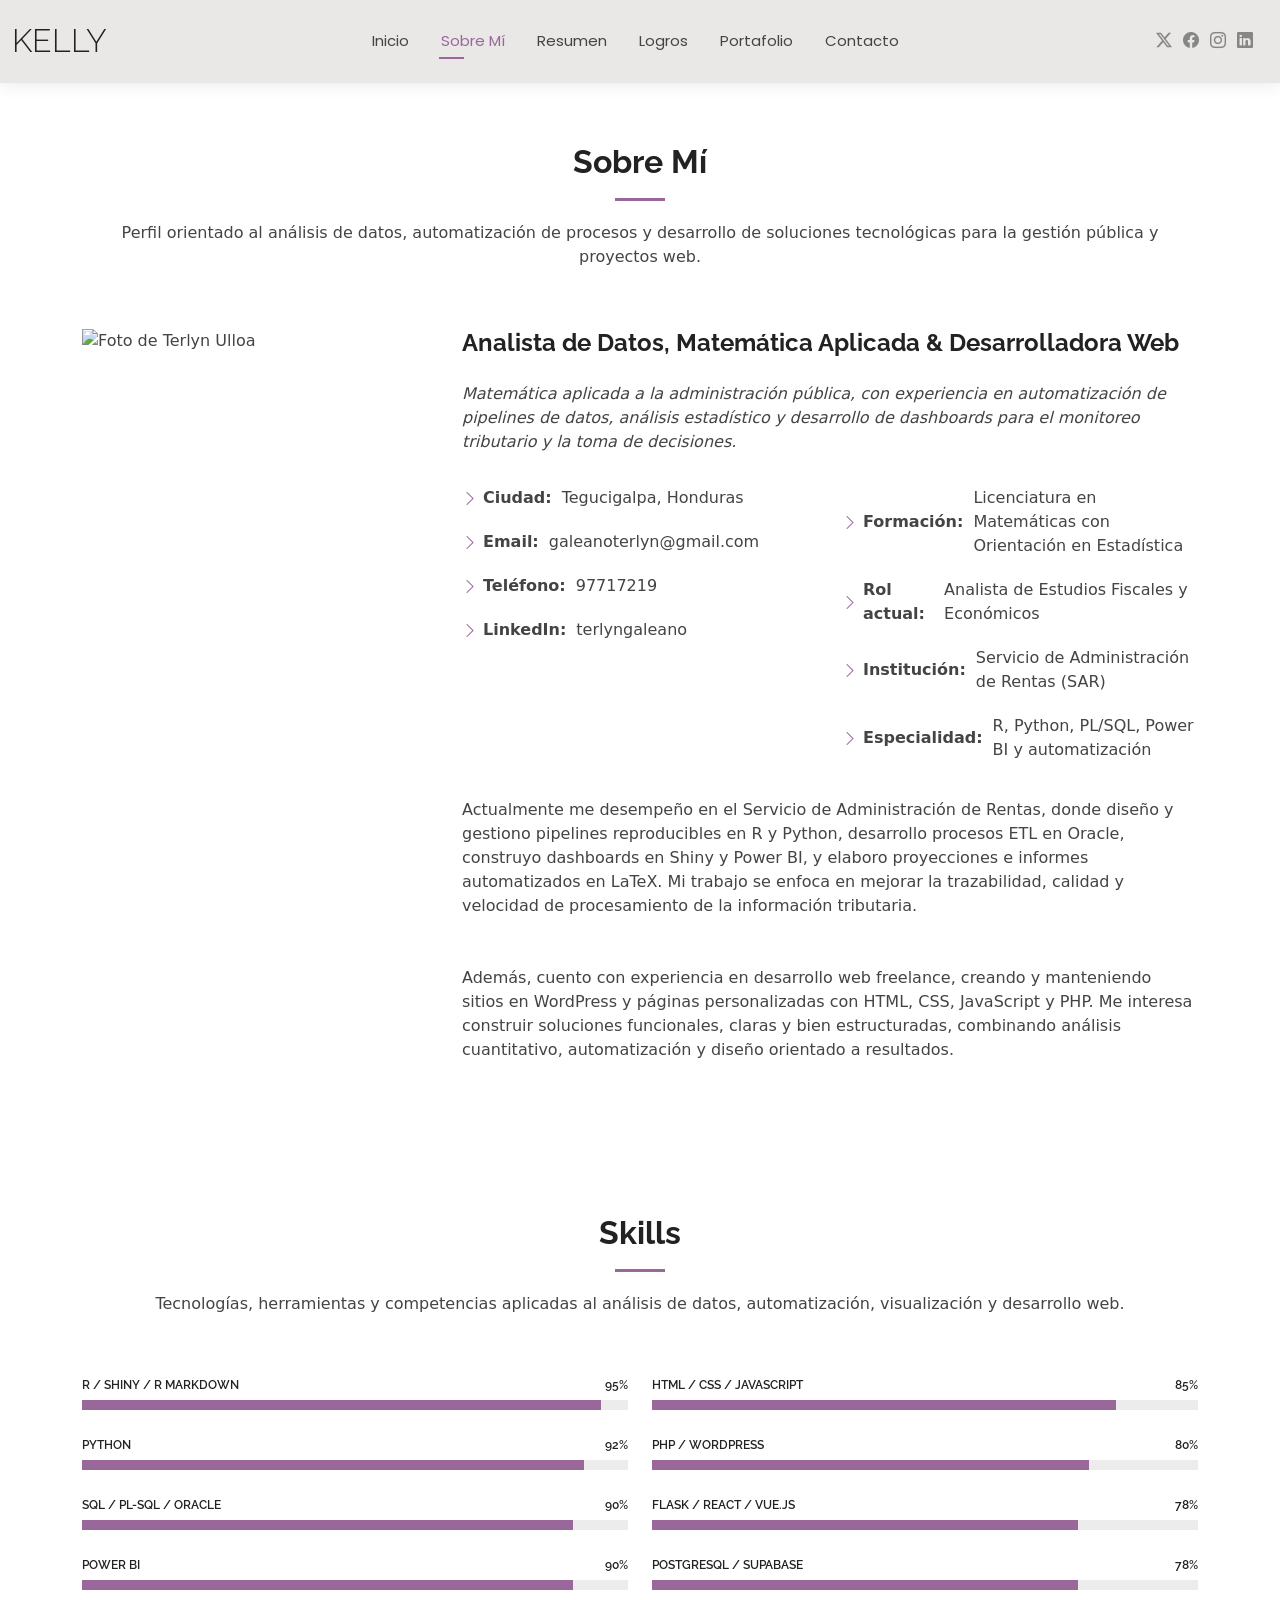
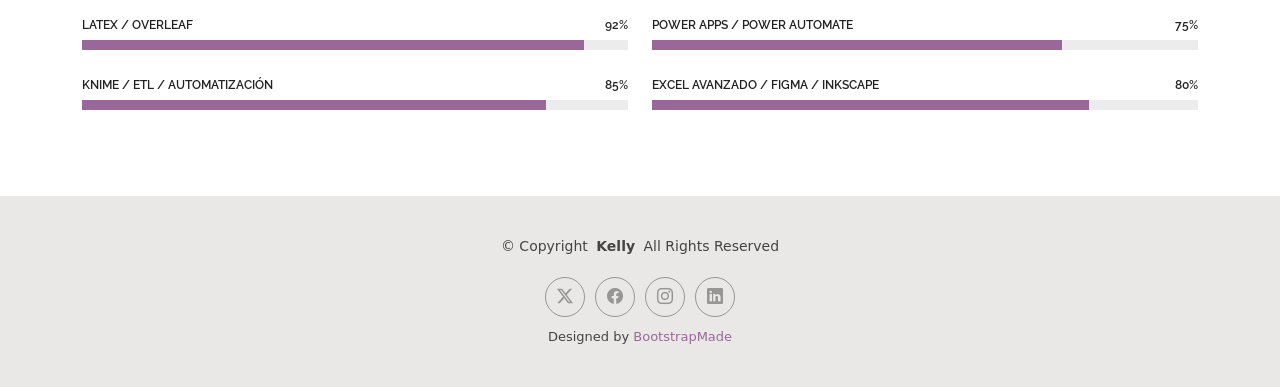
==== about.html @ 2befa557 "first commit" ====
<!DOCTYPE html>
<html lang="en">

<head>
  <meta charset="utf-8">
  <meta content="width=device-width, initial-scale=1.0" name="viewport">
  <title>Sobre Mí - Terlyn Ulloa</title>
  <meta name="description" content="">
  <meta name="keywords" content="">

  <!-- Favicons -->
  <link href="assets/img/favicon.png" rel="icon">
  <link href="assets/img/apple-touch-icon.png" rel="apple-touch-icon">

  <!-- Fonts -->
  <link href="https://fonts.googleapis.com" rel="preconnect">
  <link href="https://fonts.gstatic.com" rel="preconnect" crossorigin>
  <link href="https://fonts.googleapis.com/css2?family=Roboto:ital,wght@0,100;0,300;0,400;0,500;0,700;0,900;1,100;1,300;1,400;1,500;1,700;1,900&family=Poppins:ital,wght@0,100;0,200;0,300;0,400;0,500;0,600;0,700;0,800;0,900;1,100;1,200;1,300;1,400;1,500;1,600;1,700;1,800;1,900&family=Raleway:ital,wght@0,100;0,200;0,300;0,400;0,500;0,600;0,700;0,800;0,900;1,100;1,200;1,300;1,400;1,500;1,600;1,700;1,800;1,900&display=swap" rel="stylesheet">

  <!-- Vendor CSS Files -->
  <link href="assets/vendor/bootstrap/css/bootstrap.min.css" rel="stylesheet">
  <link href="assets/vendor/bootstrap-icons/bootstrap-icons.css" rel="stylesheet">
  <link href="assets/vendor/aos/aos.css" rel="stylesheet">
  <link href="assets/vendor/swiper/swiper-bundle.min.css" rel="stylesheet">
  <link href="assets/vendor/glightbox/css/glightbox.min.css" rel="stylesheet">

  <!-- Main CSS File -->
  <link href="assets/css/main.css" rel="stylesheet">

  <!-- =======================================================
  * Template Name: Kelly
  * Template URL: https://bootstrapmade.com/kelly-free-bootstrap-cv-resume-html-template/
  * Updated: Aug 07 2024 with Bootstrap v5.3.3
  * Author: BootstrapMade.com
  * License: https://bootstrapmade.com/license/
  ======================================================== -->
</head>

<body class="about-page">

  <header id="header" class="header d-flex align-items-center light-background sticky-top">
    <div class="container-fluid position-relative d-flex align-items-center justify-content-between">

      <a href="index.html" class="logo d-flex align-items-center me-auto me-xl-0">
        <!-- Uncomment the line below if you also wish to use an image logo -->
        <!-- <img src="assets/img/logo.png" alt=""> -->
        <h1 class="sitename">Kelly</h1>
      </a>

      <nav id="navmenu" class="navmenu">
        <ul>
          <li><a href="index.html">Inicio</a></li>
          <li><a href="about.html" class="active">Sobre Mí</a></li>
          <li><a href="resume.html">Resumen</a></li>
          <li><a href="services.html">Logros</a></li>
          <li><a href="portfolio.html">Portafolio</a></li>
          <li><a href="contact.html">Contacto</a></li>
        </ul>
        <i class="mobile-nav-toggle d-xl-none bi bi-list"></i>
      </nav>

      <div class="header-social-links">
        <a href="#" class="twitter"><i class="bi bi-twitter-x"></i></a>
        <a href="#" class="facebook"><i class="bi bi-facebook"></i></a>
        <a href="#" class="instagram"><i class="bi bi-instagram"></i></a>
        <a href="#" class="linkedin"><i class="bi bi-linkedin"></i></a>
      </div>

    </div>
  </header>

  <main class="main">

    <!-- About Section -->
    <!-- About Section -->
    <section id="about" class="about section">

      <!-- Section Title -->
      <div class="container section-title" data-aos="fade-up">
        <h2>Sobre Mí</h2>
        <p>
          Perfil orientado al análisis de datos, automatización de procesos y desarrollo de soluciones tecnológicas para la gestión pública y proyectos web.
        </p>
      </div><!-- End Section Title -->

      <div class="container" data-aos="fade-up" data-aos-delay="100">

        <div class="row gy-4 justify-content-center">
          <div class="col-lg-4">
            <img src="assets/img/profile-img.jpg" class="img-fluid" alt="Foto de Terlyn Ulloa">
          </div>
          <div class="col-lg-8 content">
            <h2>Analista de Datos, Matemática Aplicada &amp; Desarrolladora Web</h2>
            <p class="fst-italic py-3">
              Matemática aplicada a la administración pública, con experiencia en automatización de pipelines de datos, análisis estadístico y desarrollo de dashboards para el monitoreo tributario y la toma de decisiones.
            </p>

            <div class="row">
              <div class="col-lg-6">
                <ul>
                  <li><i class="bi bi-chevron-right"></i> <strong>Ciudad:</strong> <span>Tegucigalpa, Honduras</span></li>
                  <li><i class="bi bi-chevron-right"></i> <strong>Email:</strong> <span>galeanoterlyn@gmail.com</span></li>
                  <li><i class="bi bi-chevron-right"></i> <strong>Teléfono:</strong> <span>97717219</span></li>
                  <li><i class="bi bi-chevron-right"></i> <strong>LinkedIn:</strong> <span>terlyngaleano</span></li>
                </ul>
              </div>
              <div class="col-lg-6">
                <ul>
                  <li><i class="bi bi-chevron-right"></i> <strong>Formación:</strong> <span>Licenciatura en Matemáticas con Orientación en Estadística</span></li>
                  <li><i class="bi bi-chevron-right"></i> <strong>Rol actual:</strong> <span>Analista de Estudios Fiscales y Económicos</span></li>
                  <li><i class="bi bi-chevron-right"></i> <strong>Institución:</strong> <span>Servicio de Administración de Rentas (SAR)</span></li>
                  <li><i class="bi bi-chevron-right"></i> <strong>Especialidad:</strong> <span>R, Python, PL/SQL, Power BI y automatización</span></li>
                </ul>
              </div>
            </div>

            <p class="py-3">
              Actualmente me desempeño en el Servicio de Administración de Rentas, donde diseño y gestiono pipelines reproducibles en R y Python, desarrollo procesos ETL en Oracle, construyo dashboards en Shiny y Power BI, y elaboro proyecciones e informes automatizados en LaTeX. Mi trabajo se enfoca en mejorar la trazabilidad, calidad y velocidad de procesamiento de la información tributaria.
            </p>

            <p class="py-3">
              Además, cuento con experiencia en desarrollo web freelance, creando y manteniendo sitios en WordPress y páginas personalizadas con HTML, CSS, JavaScript y PHP. Me interesa construir soluciones funcionales, claras y bien estructuradas, combinando análisis cuantitativo, automatización y diseño orientado a resultados.
            </p>
          </div>
        </div>

      </div>

    </section><!-- /About Section -->

    <!-- Skills Section -->
    <section id="skills" class="skills section">

      <!-- Section Title -->
      <div class="container section-title" data-aos="fade-up">
        <h2>Skills</h2>
        <p>
          Tecnologías, herramientas y competencias aplicadas al análisis de datos, automatización, visualización y desarrollo web.
        </p>
      </div><!-- End Section Title -->

      <div class="container" data-aos="fade-up" data-aos-delay="100">

        <div class="row skills-content skills-animation">

          <div class="col-lg-6">

            <div class="progress">
              <span class="skill"><span>R / Shiny / R Markdown</span> <i class="val">95%</i></span>
              <div class="progress-bar-wrap">
                <div class="progress-bar" role="progressbar" aria-valuenow="95" aria-valuemin="0" aria-valuemax="100"></div>
              </div>
            </div><!-- End Skills Item -->

            <div class="progress">
              <span class="skill"><span>Python</span> <i class="val">92%</i></span>
              <div class="progress-bar-wrap">
                <div class="progress-bar" role="progressbar" aria-valuenow="92" aria-valuemin="0" aria-valuemax="100"></div>
              </div>
            </div><!-- End Skills Item -->

            <div class="progress">
              <span class="skill"><span>SQL / PL-SQL / Oracle</span> <i class="val">90%</i></span>
              <div class="progress-bar-wrap">
                <div class="progress-bar" role="progressbar" aria-valuenow="90" aria-valuemin="0" aria-valuemax="100"></div>
              </div>
            </div><!-- End Skills Item -->

            <div class="progress">
              <span class="skill"><span>Power BI</span> <i class="val">90%</i></span>
              <div class="progress-bar-wrap">
                <div class="progress-bar" role="progressbar" aria-valuenow="90" aria-valuemin="0" aria-valuemax="100"></div>
              </div>
            </div><!-- End Skills Item -->

            <div class="progress">
              <span class="skill"><span>LaTeX / Overleaf</span> <i class="val">92%</i></span>
              <div class="progress-bar-wrap">
                <div class="progress-bar" role="progressbar" aria-valuenow="92" aria-valuemin="0" aria-valuemax="100"></div>
              </div>
            </div><!-- End Skills Item -->

            <div class="progress">
              <span class="skill"><span>KNIME / ETL / Automatización</span> <i class="val">85%</i></span>
              <div class="progress-bar-wrap">
                <div class="progress-bar" role="progressbar" aria-valuenow="85" aria-valuemin="0" aria-valuemax="100"></div>
              </div>
            </div><!-- End Skills Item -->

          </div>

          <div class="col-lg-6">

            <div class="progress">
              <span class="skill"><span>HTML / CSS / JavaScript</span> <i class="val">85%</i></span>
              <div class="progress-bar-wrap">
                <div class="progress-bar" role="progressbar" aria-valuenow="85" aria-valuemin="0" aria-valuemax="100"></div>
              </div>
            </div><!-- End Skills Item -->

            <div class="progress">
              <span class="skill"><span>PHP / WordPress</span> <i class="val">80%</i></span>
              <div class="progress-bar-wrap">
                <div class="progress-bar" role="progressbar" aria-valuenow="80" aria-valuemin="0" aria-valuemax="100"></div>
              </div>
            </div><!-- End Skills Item -->

            <div class="progress">
              <span class="skill"><span>Flask / React / Vue.js</span> <i class="val">78%</i></span>
              <div class="progress-bar-wrap">
                <div class="progress-bar" role="progressbar" aria-valuenow="78" aria-valuemin="0" aria-valuemax="100"></div>
              </div>
            </div><!-- End Skills Item -->

            <div class="progress">
              <span class="skill"><span>PostgreSQL / Supabase</span> <i class="val">78%</i></span>
              <div class="progress-bar-wrap">
                <div class="progress-bar" role="progressbar" aria-valuenow="78" aria-valuemin="0" aria-valuemax="100"></div>
              </div>
            </div><!-- End Skills Item -->

            <div class="progress">
              <span class="skill"><span>Power Apps / Power Automate</span> <i class="val">75%</i></span>
              <div class="progress-bar-wrap">
                <div class="progress-bar" role="progressbar" aria-valuenow="75" aria-valuemin="0" aria-valuemax="100"></div>
              </div>
            </div><!-- End Skills Item -->

            <div class="progress">
              <span class="skill"><span>Excel Avanzado / Figma / Inkscape</span> <i class="val">80%</i></span>
              <div class="progress-bar-wrap">
                <div class="progress-bar" role="progressbar" aria-valuenow="80" aria-valuemin="0" aria-valuemax="100"></div>
              </div>
            </div><!-- End Skills Item -->

          </div>

        </div>

      </div>

    </section><!-- /Skills Section -->

  </main>

  <footer id="footer" class="footer light-background">

    <div class="container">
      <div class="copyright text-center ">
        <p>© <span>Copyright</span> <strong class="px-1 sitename">Kelly</strong> <span>All Rights Reserved<br></span></p>
      </div>
      <div class="social-links d-flex justify-content-center">
        <a href=""><i class="bi bi-twitter-x"></i></a>
        <a href=""><i class="bi bi-facebook"></i></a>
        <a href=""><i class="bi bi-instagram"></i></a>
        <a href=""><i class="bi bi-linkedin"></i></a>
      </div>
      <div class="credits">
        <!-- All the links in the footer should remain intact. -->
        <!-- You can delete the links only if you've purchased the pro version. -->
        <!-- Licensing information: https://bootstrapmade.com/license/ -->
        <!-- Purchase the pro version with working PHP/AJAX contact form: [buy-url] -->
        Designed by <a href="https://bootstrapmade.com/">BootstrapMade</a>
      </div>
    </div>

  </footer>

  <!-- Scroll Top -->
  <a href="#" id="scroll-top" class="scroll-top d-flex align-items-center justify-content-center"><i class="bi bi-arrow-up-short"></i></a>

  <!-- Preloader -->
  <div id="preloader"></div>

  <!-- Vendor JS Files -->
  <script src="assets/vendor/bootstrap/js/bootstrap.bundle.min.js"></script>
  <script src="assets/vendor/php-email-form/validate.js"></script>
  <script src="assets/vendor/aos/aos.js"></script>
  <script src="assets/vendor/waypoints/noframework.waypoints.js"></script>
  <script src="assets/vendor/purecounter/purecounter_vanilla.js"></script>
  <script src="assets/vendor/swiper/swiper-bundle.min.js"></script>
  <script src="assets/vendor/glightbox/js/glightbox.min.js"></script>
  <script src="assets/vendor/imagesloaded/imagesloaded.pkgd.min.js"></script>
  <script src="assets/vendor/isotope-layout/isotope.pkgd.min.js"></script>

  <!-- Main JS File -->
  <script src="assets/js/main.js"></script>

</body>

</html>
---- assets/css/main.css ----
/**
* Template Name: Kelly
* Template URL: https://bootstrapmade.com/kelly-free-bootstrap-cv-resume-html-template/
* Updated: Aug 07 2024 with Bootstrap v5.3.3
* Author: BootstrapMade.com
* License: https://bootstrapmade.com/license/
*/

/*--------------------------------------------------------------
# Font & Color Variables
# Help: https://bootstrapmade.com/color-system/
--------------------------------------------------------------*/
/* Fonts */
:root {
  --default-font: "Fox & Cat",  system-ui, -apple-system, "Segoe UI", Roboto, "Helvetica Neue", Arial, "Noto Sans", "Liberation Sans", sans-serif, "Apple Color Emoji", "Segoe UI Emoji", "Segoe UI Symbol", "Noto Color Emoji";
  --heading-font: "Raleway",  sans-serif;
  --nav-font: "Poppins",  sans-serif;
}

/* Global Colors - The following color variables are used throughout the website. Updating them here will change the color scheme of the entire website */
:root { 
  --background-color: #ffffff; /* Background color for the entire website, including individual sections */
  --default-color: #444444; /* Default color used for the majority of the text content across the entire website */
  --heading-color: #222222; /* Color for headings, subheadings and title throughout the website */
  --accent-color: #9A679A; /* Accent color that represents your brand on the website. It's used for buttons, links, and other elements that need to stand out */
  --surface-color: #ffffff; /* The surface color is used as a background of boxed elements within sections, such as cards, icon boxes, or other elements that require a visual separation from the global background. */
  --contrast-color: #ffffff; /* Contrast color for text, ensuring readability against backgrounds of accent, heading, or default colors. */
}

/* Nav Menu Colors - The following color variables are used specifically for the navigation menu. They are separate from the global colors to allow for more customization options */
:root {
  --nav-color: #444444;  /* The default color of the main navmenu links */
  --nav-hover-color: #9A679A; /* Applied to main navmenu links when they are hovered over or active */
  --nav-mobile-background-color: #ffffff; /* Used as the background color for mobile navigation menu */
  --nav-dropdown-background-color: #ffffff; /* Used as the background color for dropdown items that appear when hovering over primary navigation items */
  --nav-dropdown-color: #444444; /* Used for navigation links of the dropdown items in the navigation menu. */
  --nav-dropdown-hover-color: #9A679A; /* Similar to --nav-hover-color, this color is applied to dropdown navigation links when they are hovered over. */
}

/* Color Presets - These classes override global colors when applied to any section or element, providing reuse of the sam color scheme. */

.light-background {
  --background-color: #e9e8e6;
  --surface-color: #ffffff;
}

.dark-background {
  --background-color: #060606;
  --default-color: #ffffff;
  --heading-color: #ffffff;
  --surface-color: #252525;
  --contrast-color: #ffffff;
}

/* Smooth scroll */
:root {
  scroll-behavior: smooth;
}

/*--------------------------------------------------------------
# General Styling & Shared Classes
--------------------------------------------------------------*/
body {
  color: var(--default-color);
  background-color: var(--background-color);
  font-family: var(--default-font);
}

a {
  color: var(--accent-color);
  text-decoration: none;
  transition: 0.3s;
}

a:hover {
  color: color-mix(in srgb, var(--accent-color), transparent 25%);
  text-decoration: none;
}

h1,
h2,
h3,
h4,
h5,
h6 {
  color: var(--heading-color);
  font-family: var(--heading-font);
}

/* PHP Email Form Messages
------------------------------*/
.php-email-form .error-message {
  display: none;
  background: #df1529;
  color: #ffffff;
  text-align: left;
  padding: 15px;
  margin-bottom: 24px;
  font-weight: 600;
}

.php-email-form .sent-message {
  display: none;
  color: #ffffff;
  background: #059652;
  text-align: center;
  padding: 15px;
  margin-bottom: 24px;
  font-weight: 600;
}

.php-email-form .loading {
  display: none;
  background: var(--surface-color);
  text-align: center;
  padding: 15px;
  margin-bottom: 24px;
}

.php-email-form .loading:before {
  content: "";
  display: inline-block;
  border-radius: 50%;
  width: 24px;
  height: 24px;
  margin: 0 10px -6px 0;
  border: 3px solid var(--accent-color);
  border-top-color: var(--surface-color);
  animation: php-email-form-loading 1s linear infinite;
}

@keyframes php-email-form-loading {
  0% {
    transform: rotate(0deg);
  }

  100% {
    transform: rotate(360deg);
  }
}

/*--------------------------------------------------------------
# Global Header
--------------------------------------------------------------*/
.header {
  color: var(--default-color);
  background-color: var(--background-color);
  padding: 15px 0;
  transition: all 0.5s;
  z-index: 997;
  box-shadow: 0px 0 18px rgba(0, 0, 0, 0.1);
}

.header .logo {
  line-height: 1;
}

.header .logo img {
  max-height: 36px;
  margin-right: 8px;
}

.header .logo h1 {
  font-size: 32px;
  margin: 0;
  font-weight: 300;
  text-transform: uppercase;
  color: var(--heading-color);
}

.header .header-social-links {
  padding-right: 15px;
}

.header .header-social-links a {
  color: color-mix(in srgb, var(--default-color), transparent 40%);
  padding-left: 6px;
  display: inline-block;
  transition: 0.3s;
  font-size: 16px;
}

.header .header-social-links a:hover {
  color: var(--accent-color);
}

.header .header-social-links a i {
  line-height: 0px;
}

@media (max-width: 1200px) {
  .header .logo {
    order: 1;
  }

  .header .header-social-links {
    order: 2;
  }

  .header .navmenu {
    order: 3;
  }
}

/*--------------------------------------------------------------
# Navigation Menu
--------------------------------------------------------------*/
/* Desktop Navigation */
@media (min-width: 1200px) {
  .navmenu {
    padding: 0;
  }

  .navmenu ul {
    margin: 0;
    padding: 0;
    display: flex;
    list-style: none;
    align-items: center;
  }

  .navmenu li {
    position: relative;
  }

  .navmenu>ul>li {
    white-space: nowrap;
    padding: 15px 14px;
  }

  .navmenu>ul>li:last-child {
    padding-right: 0;
  }

  .navmenu a,
  .navmenu a:focus {
    color: var(--nav-color);
    font-size: 15px;
    padding: 0 2px;
    font-family: var(--nav-font);
    font-weight: 400;
    display: flex;
    align-items: center;
    justify-content: space-between;
    white-space: nowrap;
    transition: 0.3s;
    position: relative;
  }

  .navmenu a i,
  .navmenu a:focus i {
    font-size: 12px;
    line-height: 0;
    margin-left: 5px;
    transition: 0.3s;
  }

  .navmenu>ul>li>a:before {
    content: "";
    position: absolute;
    height: 2px;
    bottom: -6px;
    left: 0;
    background-color: var(--nav-hover-color);
    visibility: hidden;
    width: 0px;
    transition: all 0.3s ease-in-out 0s;
  }

  .navmenu a:hover:before,
  .navmenu li:hover>a:before,
  .navmenu .active:before {
    visibility: visible;
    width: 25px;
  }

  .navmenu li:hover>a,
  .navmenu .active,
  .navmenu .active:focus {
    color: var(--nav-hover-color);
  }

  .navmenu .dropdown ul {
    margin: 0;
    padding: 10px 0;
    background: var(--nav-dropdown-background-color);
    display: block;
    position: absolute;
    visibility: hidden;
    left: 14px;
    top: 130%;
    opacity: 0;
    transition: 0.3s;
    border-radius: 4px;
    z-index: 99;
    box-shadow: 0px 0px 30px rgba(0, 0, 0, 0.1);
  }

  .navmenu .dropdown ul li {
    min-width: 200px;
  }

  .navmenu .dropdown ul a {
    padding: 10px 20px;
    font-size: 15px;
    text-transform: none;
    color: var(--nav-dropdown-color);
  }

  .navmenu .dropdown ul a i {
    font-size: 12px;
  }

  .navmenu .dropdown ul a:hover,
  .navmenu .dropdown ul .active:hover,
  .navmenu .dropdown ul li:hover>a {
    color: var(--nav-dropdown-hover-color);
  }

  .navmenu .dropdown:hover>ul {
    opacity: 1;
    top: 100%;
    visibility: visible;
  }

  .navmenu .dropdown .dropdown ul {
    top: 0;
    left: -90%;
    visibility: hidden;
  }

  .navmenu .dropdown .dropdown:hover>ul {
    opacity: 1;
    top: 0;
    left: -100%;
    visibility: visible;
  }
}

/* Mobile Navigation */
@media (max-width: 1199px) {
  .mobile-nav-toggle {
    color: var(--nav-color);
    font-size: 28px;
    line-height: 0;
    margin-right: 10px;
    cursor: pointer;
    transition: color 0.3s;
  }

  .navmenu {
    padding: 0;
    z-index: 9997;
  }

  .navmenu ul {
    display: none;
    list-style: none;
    position: absolute;
    inset: 60px 20px 20px 20px;
    padding: 10px 0;
    margin: 0;
    border-radius: 6px;
    background-color: var(--nav-mobile-background-color);
    border: 1px solid color-mix(in srgb, var(--default-color), transparent 90%);
    box-shadow: none;
    overflow-y: auto;
    transition: 0.3s;
    z-index: 9998;
  }

  .navmenu a,
  .navmenu a:focus {
    color: var(--nav-dropdown-color);
    padding: 10px 20px;
    font-family: var(--nav-font);
    font-size: 17px;
    font-weight: 500;
    display: flex;
    align-items: center;
    justify-content: space-between;
    white-space: nowrap;
    transition: 0.3s;
  }

  .navmenu a i,
  .navmenu a:focus i {
    font-size: 12px;
    line-height: 0;
    margin-left: 5px;
    width: 30px;
    height: 30px;
    display: flex;
    align-items: center;
    justify-content: center;
    border-radius: 50%;
    transition: 0.3s;
    background-color: color-mix(in srgb, var(--accent-color), transparent 90%);
  }

  .navmenu a i:hover,
  .navmenu a:focus i:hover {
    background-color: var(--accent-color);
    color: var(--contrast-color);
  }

  .navmenu a:hover,
  .navmenu .active,
  .navmenu .active:focus {
    color: var(--nav-dropdown-hover-color);
  }

  .navmenu .active i,
  .navmenu .active:focus i {
    background-color: var(--accent-color);
    color: var(--contrast-color);
    transform: rotate(180deg);
  }

  .navmenu .dropdown ul {
    position: static;
    display: none;
    z-index: 99;
    padding: 10px 0;
    margin: 10px 20px;
    background-color: var(--nav-dropdown-background-color);
    transition: all 0.5s ease-in-out;
  }

  .navmenu .dropdown ul ul {
    background-color: rgba(33, 37, 41, 0.1);
  }

  .navmenu .dropdown>.dropdown-active {
    display: block;
    background-color: rgba(33, 37, 41, 0.03);
  }

  .mobile-nav-active {
    overflow: hidden;
  }

  .mobile-nav-active .mobile-nav-toggle {
    color: #fff;
    position: absolute;
    font-size: 32px;
    top: 15px;
    right: 15px;
    margin-right: 0;
    z-index: 9999;
  }

  .mobile-nav-active .navmenu {
    position: fixed;
    overflow: hidden;
    inset: 0;
    background: rgba(33, 37, 41, 0.8);
    transition: 0.3s;
  }

  .mobile-nav-active .navmenu>ul {
    display: block;
  }
}

/*--------------------------------------------------------------
# Global Footer
--------------------------------------------------------------*/
.footer {
  color: var(--default-color);
  background-color: var(--background-color);
  font-size: 14px;
  padding: 40px 0;
  position: relative;
}

.footer .copyright p {
  margin-bottom: 0;
}

.footer .social-links {
  margin-top: 20px;
}

.footer .social-links a {
  display: flex;
  align-items: center;
  justify-content: center;
  width: 40px;
  height: 40px;
  border-radius: 50%;
  border: 1px solid color-mix(in srgb, var(--default-color), transparent 50%);
  font-size: 16px;
  color: color-mix(in srgb, var(--default-color), transparent 50%);
  margin: 0 5px;
  transition: 0.3s;
}

.footer .social-links a:hover {
  color: var(--accent-color);
  border-color: var(--accent-color);
}

.footer .credits {
  margin-top: 10px;
  font-size: 13px;
  text-align: center;
}

/*--------------------------------------------------------------
# Preloader
--------------------------------------------------------------*/
#preloader {
  position: fixed;
  inset: 0;
  z-index: 9999;
  overflow: hidden;
  background-color: var(--background-color);
  transition: all 0.6s ease-out;
  width: 100%;
  height: 100vh;
}

#preloader:before,
#preloader:after {
  content: "";
  position: absolute;
  border: 4px solid var(--accent-color);
  border-radius: 50%;
  animation: animate-preloader 2s cubic-bezier(0, 0.2, 0.8, 1) infinite;
}

#preloader:after {
  animation-delay: -0.5s;
}

@keyframes animate-preloader {
  0% {
    width: 10px;
    height: 10px;
    top: calc(50% - 5px);
    left: calc(50% - 5px);
    opacity: 1;
  }

  100% {
    width: 72px;
    height: 72px;
    top: calc(50% - 36px);
    left: calc(50% - 36px);
    opacity: 0;
  }
}

/*--------------------------------------------------------------
# Scroll Top Button
--------------------------------------------------------------*/
.scroll-top {
  position: fixed;
  visibility: hidden;
  opacity: 0;
  right: 15px;
  bottom: -15px;
  z-index: 99999;
  background-color: var(--accent-color);
  width: 44px;
  height: 44px;
  border-radius: 50px;
  transition: all 0.4s;
}

.scroll-top i {
  font-size: 24px;
  color: var(--contrast-color);
  line-height: 0;
}

.scroll-top:hover {
  background-color: color-mix(in srgb, var(--accent-color), transparent 20%);
  color: var(--contrast-color);
}

.scroll-top.active {
  visibility: visible;
  opacity: 1;
  bottom: 15px;
}

/*--------------------------------------------------------------
# Disable aos animation delay on mobile devices
--------------------------------------------------------------*/
@media screen and (max-width: 768px) {
  [data-aos-delay] {
    transition-delay: 0 !important;
  }
}

/*--------------------------------------------------------------
# Global Page Titles & Breadcrumbs
--------------------------------------------------------------*/
.page-title {
  color: var(--default-color);
  background-color: var(--background-color);
  padding: 25px 0;
  position: relative;
  border-bottom: 1px solid color-mix(in srgb, var(--default-color), transparent 85%);
}

.page-title h1 {
  font-size: 24px;
  font-weight: 400;
}

.page-title .breadcrumbs ol {
  display: flex;
  flex-wrap: wrap;
  list-style: none;
  padding: 0;
  margin: 0;
  font-size: 14px;
  font-weight: 400;
}

.page-title .breadcrumbs ol li+li {
  padding-left: 10px;
}

.page-title .breadcrumbs ol li+li::before {
  content: "/";
  display: inline-block;
  padding-right: 10px;
  color: color-mix(in srgb, var(--default-color), transparent 70%);
}

/*--------------------------------------------------------------
# Global Sections
--------------------------------------------------------------*/
section,
.section {
  color: var(--default-color);
  background-color: var(--background-color);
  padding: 60px 0;
  scroll-margin-top: 100px;
  overflow: clip;
}

@media (max-width: 1199px) {

  section,
  .section {
    scroll-margin-top: 66px;
  }
}

/*--------------------------------------------------------------
# Global Section Titles
--------------------------------------------------------------*/
.section-title {
  text-align: center;
  padding-bottom: 60px;
  position: relative;
}

.section-title h2 {
  font-size: 32px;
  font-weight: 700;
  margin-bottom: 20px;
  padding-bottom: 20px;
  position: relative;
}

.section-title h2:after {
  content: "";
  position: absolute;
  display: block;
  width: 50px;
  height: 3px;
  background: var(--accent-color);
  left: 0;
  right: 0;
  bottom: 0;
  margin: auto;
}

.section-title p {
  margin-bottom: 0;
}

/*--------------------------------------------------------------
# Hero Section
--------------------------------------------------------------*/
.hero {
  width: 100%;
  min-height: calc(100vh - 82px);
  position: relative;
  padding: 80px 0;
  display: flex;
  align-items: center;
  justify-content: center;
}

@media (max-width: 1200px) {
  .hero {
    min-height: calc(100vh - 68px);
  }
}

.hero img {
  position: absolute;
  inset: 0;
  display: block;
  width: 100%;
  height: 100%;
  object-fit: cover;
  z-index: 1;
}

.hero .container {
  position: relative;
  z-index: 3;
}

.hero h2 {
  margin: 0;
  font-size: 48px;
  font-weight: 700;
}

.hero p {
  margin: 10px 0 0 0;
  font-size: 24px;
  color: var(--heading-color);
}

.hero .btn-get-started {
  color: var(--contrast-color);
  background: var(--accent-color);
  font-family: var(--heading-font);
  text-transform: uppercase;
  font-weight: 600;
  font-size: 12px;
  letter-spacing: 1px;
  display: inline-block;
  padding: 12px 40px;
  border-radius: 50px;
  transition: 0.5s;
  margin-top: 30px;
}

.hero .btn-get-started:hover {
  background: color-mix(in srgb, var(--accent-color) 90%, white 20%);
}

@media (max-width: 768px) {
  .hero h2 {
    font-size: 32px;
  }

  .hero p {
    font-size: 18px;
  }
}

/*--------------------------------------------------------------
# About Section
--------------------------------------------------------------*/
.about .content h2 {
  font-weight: 700;
  font-size: 24px;
}

.about .content ul {
  list-style: none;
  padding: 0;
}

.about .content ul li {
  margin-bottom: 20px;
  display: flex;
  align-items: center;
}

.about .content ul strong {
  margin-right: 10px;
}

.about .content ul i {
  font-size: 16px;
  margin-right: 5px;
  color: var(--accent-color);
  line-height: 0;
}

/*--------------------------------------------------------------
# Skills Section
--------------------------------------------------------------*/
.skills .progress {
  height: 60px;
  display: block;
  background: none;
  border-radius: 0;
}

.skills .progress .skill {
  color: var(--heading-color);
  padding: 0;
  margin: 0 0 6px 0;
  text-transform: uppercase;
  display: block;
  font-weight: 600;
  font-family: var(--heading-font);
}

.skills .progress .skill .val {
  float: right;
  font-style: normal;
}

.skills .progress-bar-wrap {
  background: color-mix(in srgb, var(--default-color), transparent 90%);
  height: 10px;
}

.skills .progress-bar {
  width: 1px;
  height: 10px;
  transition: 0.9s;
  background-color: var(--accent-color);
}

/*--------------------------------------------------------------
# Stats Section
--------------------------------------------------------------*/
.stats .stats-item {
  padding: 30px;
  width: 100%;
}

.stats .stats-item span {
  color: var(--heading-color);
  font-size: 48px;
  display: block;
  font-weight: 700;
  margin-bottom: 20px;
  padding-bottom: 20px;
  position: relative;
}

.stats .stats-item span:after {
  content: "";
  position: absolute;
  display: block;
  width: 25px;
  height: 3px;
  background: var(--accent-color);
  left: 0;
  right: 0;
  bottom: 0;
  margin: auto;
}

.stats .stats-item p {
  color: color-mix(in srgb, var(--default-color), transparent 40%);
  padding: 0;
  margin: 0;
  font-family: var(--heading-font);
  font-weight: 500;
}

/*--------------------------------------------------------------
# Testimonials Section
--------------------------------------------------------------*/
.testimonials .section-header {
  margin-bottom: 40px;
}

.testimonials .testimonials-carousel,
.testimonials .testimonials-slider {
  overflow: hidden;
}

.testimonials .testimonial-item {
  text-align: center;
}

.testimonials .testimonial-item .testimonial-img {
  width: 120px;
  border-radius: 50%;
  border: 4px solid var(--background-color);
  margin: 0 auto;
}

.testimonials .testimonial-item h3 {
  font-size: 20px;
  font-weight: bold;
  margin: 10px 0 5px 0;
}

.testimonials .testimonial-item h4 {
  font-size: 14px;
  color: color-mix(in srgb, var(--default-color), transparent 40%);
  margin: 0 0 15px 0;
}

.testimonials .testimonial-item .stars {
  margin-bottom: 15px;
}

.testimonials .testimonial-item .stars i {
  color: #ffc107;
  margin: 0 1px;
}

.testimonials .testimonial-item .quote-icon-left,
.testimonials .testimonial-item .quote-icon-right {
  color: color-mix(in srgb, var(--accent-color), transparent 50%);
  font-size: 26px;
  line-height: 0;
}

.testimonials .testimonial-item .quote-icon-left {
  display: inline-block;
  left: -5px;
  position: relative;
}

.testimonials .testimonial-item .quote-icon-right {
  display: inline-block;
  right: -5px;
  position: relative;
  top: 10px;
  transform: scale(-1, -1);
}

.testimonials .testimonial-item p {
  font-style: italic;
  margin: 0 auto 15px auto;
}

.testimonials .swiper-wrapper {
  height: auto;
}

.testimonials .swiper-pagination {
  margin-top: 20px;
  position: relative;
}

.testimonials .swiper-pagination .swiper-pagination-bullet {
  width: 12px;
  height: 12px;
  opacity: 1;
  background-color: color-mix(in srgb, var(--default-color), transparent 85%);
}

.testimonials .swiper-pagination .swiper-pagination-bullet-active {
  background-color: var(--accent-color);
}

@media (min-width: 992px) {
  .testimonials .testimonial-item p {
    width: 80%;
  }
}

/*--------------------------------------------------------------
# Resume Section
--------------------------------------------------------------*/
.resume .resume-title {
  color: var(--heading-color);
  font-size: 26px;
  font-weight: 700;
  margin-top: 20px;
  margin-bottom: 20px;
}

.resume .resume-item {
  padding: 0 0 20px 20px;
  margin-top: -2px;
  border-left: 2px solid var(--accent-color);
  position: relative;
}

.resume .resume-item h4 {
  line-height: 18px;
  font-size: 18px;
  font-weight: 600;
  text-transform: uppercase;
  color: color-mix(in srgb, var(--default-color), transparent 20%);
  margin-bottom: 10px;
}

.resume .resume-item h5 {
  font-size: 16px;
  padding: 5px 15px;
  display: inline-block;
  font-weight: 600;
  margin-bottom: 10px;
}

.resume .resume-item ul {
  padding-left: 20px;
}

.resume .resume-item ul li {
  padding-bottom: 10px;
}

.resume .resume-item:last-child {
  padding-bottom: 0;
}

.resume .resume-item::before {
  content: "";
  position: absolute;
  width: 16px;
  height: 16px;
  border-radius: 50px;
  left: -9px;
  top: 0;
  background: var(--background-color);
  border: 2px solid var(--accent-color);
}

/*--------------------------------------------------------------
# Services Section
--------------------------------------------------------------*/
.services .service-item {
  background-color: var(--surface-color);
  box-shadow: 0px 5px 90px 0px rgba(0, 0, 0, 0.1);
  height: 100%;
  padding: 60px 30px;
  text-align: center;
  transition: 0.3s;
  border-radius: 5px;
}

.services .service-item .icon {
  margin: 0 auto;
  width: 100px;
  height: 100px;
  display: flex;
  align-items: center;
  justify-content: center;
  transition: ease-in-out 0.3s;
  position: relative;
}

.services .service-item .icon i {
  font-size: 36px;
  transition: 0.5s;
  position: relative;
}

.services .service-item .icon svg {
  position: absolute;
  top: 0;
  left: 0;
}

.services .service-item .icon svg path {
  transition: 0.5s;
  fill: color-mix(in srgb, var(--default-color), transparent 95%);
}

.services .service-item h3 {
  font-weight: 700;
  margin: 10px 0 15px 0;
  font-size: 22px;
}

.services .service-item p {
  line-height: 24px;
  font-size: 14px;
  margin-bottom: 0;
}

.services .service-item:hover {
  box-shadow: 0px 5px 35px 0px rgba(0, 0, 0, 0.1);
}

.services .service-item.item-cyan i {
  color: #0dcaf0;
}

.services .service-item.item-cyan:hover .icon i {
  color: #fff;
}

.services .service-item.item-cyan:hover .icon path {
  fill: #0dcaf0;
}

.services .service-item.item-orange i {
  color: #fd7e14;
}

.services .service-item.item-orange:hover .icon i {
  color: #fff;
}

.services .service-item.item-orange:hover .icon path {
  fill: #fd7e14;
}

.services .service-item.item-teal i {
  color: #20c997;
}

.services .service-item.item-teal:hover .icon i {
  color: #fff;
}

.services .service-item.item-teal:hover .icon path {
  fill: #20c997;
}

.services .service-item.item-red i {
  color: #df1529;
}

.services .service-item.item-red:hover .icon i {
  color: #fff;
}

.services .service-item.item-red:hover .icon path {
  fill: #df1529;
}

.services .service-item.item-indigo i {
  color: #6610f2;
}

.services .service-item.item-indigo:hover .icon i {
  color: #fff;
}

.services .service-item.item-indigo:hover .icon path {
  fill: #6610f2;
}

.services .service-item.item-pink i {
  color: #f3268c;
}

.services .service-item.item-pink:hover .icon i {
  color: #fff;
}

.services .service-item.item-pink:hover .icon path {
  fill: #f3268c;
}

/*--------------------------------------------------------------
# Portfolio Section
--------------------------------------------------------------*/
.portfolio .portfolio-filters {
  padding: 0;
  margin: 0 auto 20px auto;
  list-style: none;
  text-align: center;
}

.portfolio .portfolio-filters li {
  cursor: pointer;
  display: inline-block;
  padding: 8px 20px 10px 20px;
  margin: 0;
  font-size: 15px;
  font-weight: 500;
  line-height: 1;
  margin-bottom: 5px;
  border-radius: 50px;
  transition: all 0.3s ease-in-out;
  font-family: var(--heading-font);
}

.portfolio .portfolio-filters li:hover,
.portfolio .portfolio-filters li.filter-active {
  color: var(--contrast-color);
  background-color: var(--accent-color);
}

.portfolio .portfolio-filters li:first-child {
  margin-left: 0;
}

.portfolio .portfolio-filters li:last-child {
  margin-right: 0;
}

@media (max-width: 575px) {
  .portfolio .portfolio-filters li {
    font-size: 14px;
    margin: 0 0 10px 0;
  }
}

.portfolio .portfolio-item {
  position: relative;
  overflow: hidden;
}

.portfolio .portfolio-item .portfolio-info {
  opacity: 0;
  position: absolute;
  left: 12px;
  right: 12px;
  bottom: -100%;
  z-index: 3;
  transition: all ease-in-out 0.5s;
  background: color-mix(in srgb, var(--surface-color), transparent 10%);
  padding: 15px;
}

.portfolio .portfolio-item .portfolio-info h4 {
  font-size: 18px;
  font-weight: 600;
  padding-right: 50px;
}

.portfolio .portfolio-item .portfolio-info p {
  color: color-mix(in srgb, var(--default-color), transparent 30%);
  font-size: 14px;
  margin-bottom: 0;
  padding-right: 50px;
}

.portfolio .portfolio-item .portfolio-info .preview-link,
.portfolio .portfolio-item .portfolio-info .details-link {
  position: absolute;
  right: 50px;
  font-size: 24px;
  top: calc(50% - 14px);
  color: color-mix(in srgb, var(--default-color), transparent 30%);
  transition: 0.3s;
  line-height: 0;
}

.portfolio .portfolio-item .portfolio-info .preview-link:hover,
.portfolio .portfolio-item .portfolio-info .details-link:hover {
  color: var(--accent-color);
}

.portfolio .portfolio-item .portfolio-info .details-link {
  right: 14px;
  font-size: 28px;
}

.portfolio .portfolio-item:hover .portfolio-info {
  opacity: 1;
  bottom: 0;
}

/*--------------------------------------------------------------
# Portfolio Details Section
--------------------------------------------------------------*/
.portfolio-details .portfolio-details-slider img {
  width: 100%;
}

.portfolio-details .portfolio-details-slider .swiper-pagination {
  margin-top: 20px;
  position: relative;
}

.portfolio-details .portfolio-details-slider .swiper-pagination .swiper-pagination-bullet {
  width: 12px;
  height: 12px;
  background-color: color-mix(in srgb, var(--default-color), transparent 85%);
  opacity: 1;
}

.portfolio-details .portfolio-details-slider .swiper-pagination .swiper-pagination-bullet-active {
  background-color: var(--accent-color);
}

.portfolio-details .portfolio-info {
  background-color: var(--surface-color);
  padding: 30px;
  box-shadow: 0px 0 30px rgba(0, 0, 0, 0.1);
}

.portfolio-details .portfolio-info h3 {
  font-size: 22px;
  font-weight: 700;
  margin-bottom: 20px;
  padding-bottom: 20px;
  border-bottom: 1px solid color-mix(in srgb, var(--default-color), transparent 85%);
}

.portfolio-details .portfolio-info ul {
  list-style: none;
  padding: 0;
  font-size: 15px;
}

.portfolio-details .portfolio-info ul li+li {
  margin-top: 10px;
}

.portfolio-details .portfolio-description {
  padding-top: 30px;
}

.portfolio-details .portfolio-description h2 {
  font-size: 26px;
  font-weight: 700;
  margin-bottom: 20px;
}

.portfolio-details .portfolio-description p {
  padding: 0;
  color: color-mix(in srgb, var(--default-color), transparent 30%);
}

/*--------------------------------------------------------------
# Contact Section
--------------------------------------------------------------*/
.contact .info-wrap {
  background-color: var(--surface-color);
  box-shadow: 0px 0px 20px rgba(0, 0, 0, 0.1);
  padding: 30px;
}

@media (max-width: 575px) {
  .contact .info-wrap {
    padding: 20px;
  }
}

.contact .info-item {
  margin-bottom: 40px;
}

.contact .info-item i {
  font-size: 20px;
  color: var(--accent-color);
  background: color-mix(in srgb, var(--accent-color), transparent 92%);
  width: 44px;
  height: 44px;
  display: flex;
  justify-content: center;
  align-items: center;
  border-radius: 50px;
  transition: all 0.3s ease-in-out;
  margin-right: 15px;
}

.contact .info-item h3 {
  padding: 0;
  font-size: 18px;
  font-weight: 700;
  margin-bottom: 5px;
}

.contact .info-item p {
  padding: 0;
  margin-bottom: 0;
  font-size: 14px;
}

.contact .info-item:hover i {
  background: var(--accent-color);
  color: var(--contrast-color);
}

.contact .php-email-form {
  background-color: var(--surface-color);
  height: 100%;
  padding: 30px;
  box-shadow: 0px 0px 20px rgba(0, 0, 0, 0.1);
}

@media (max-width: 575px) {
  .contact .php-email-form {
    padding: 20px;
  }
}

.contact .php-email-form input[type=text],
.contact .php-email-form input[type=email],
.contact .php-email-form textarea {
  font-size: 14px;
  padding: 10px 15px;
  box-shadow: none;
  border-radius: 0;
  color: var(--default-color);
  background-color: var(--surface-color);
  border-color: color-mix(in srgb, var(--default-color), transparent 80%);
}

.contact .php-email-form input[type=text]:focus,
.contact .php-email-form input[type=email]:focus,
.contact .php-email-form textarea:focus {
  border-color: var(--accent-color);
}

.contact .php-email-form input[type=text]::placeholder,
.contact .php-email-form input[type=email]::placeholder,
.contact .php-email-form textarea::placeholder {
  color: color-mix(in srgb, var(--default-color), transparent 70%);
}

.contact .php-email-form button[type=submit] {
  color: var(--contrast-color);
  background: var(--accent-color);
  border: 0;
  padding: 10px 30px;
  transition: 0.4s;
  border-radius: 50px;
}

.contact .php-email-form button[type=submit]:hover {
  background: color-mix(in srgb, var(--accent-color), transparent 25%);
}

/*--------------------------------------------------------------
# Starter Section Section
--------------------------------------------------------------*/
.starter-section {
  /* Add your styles here */
}
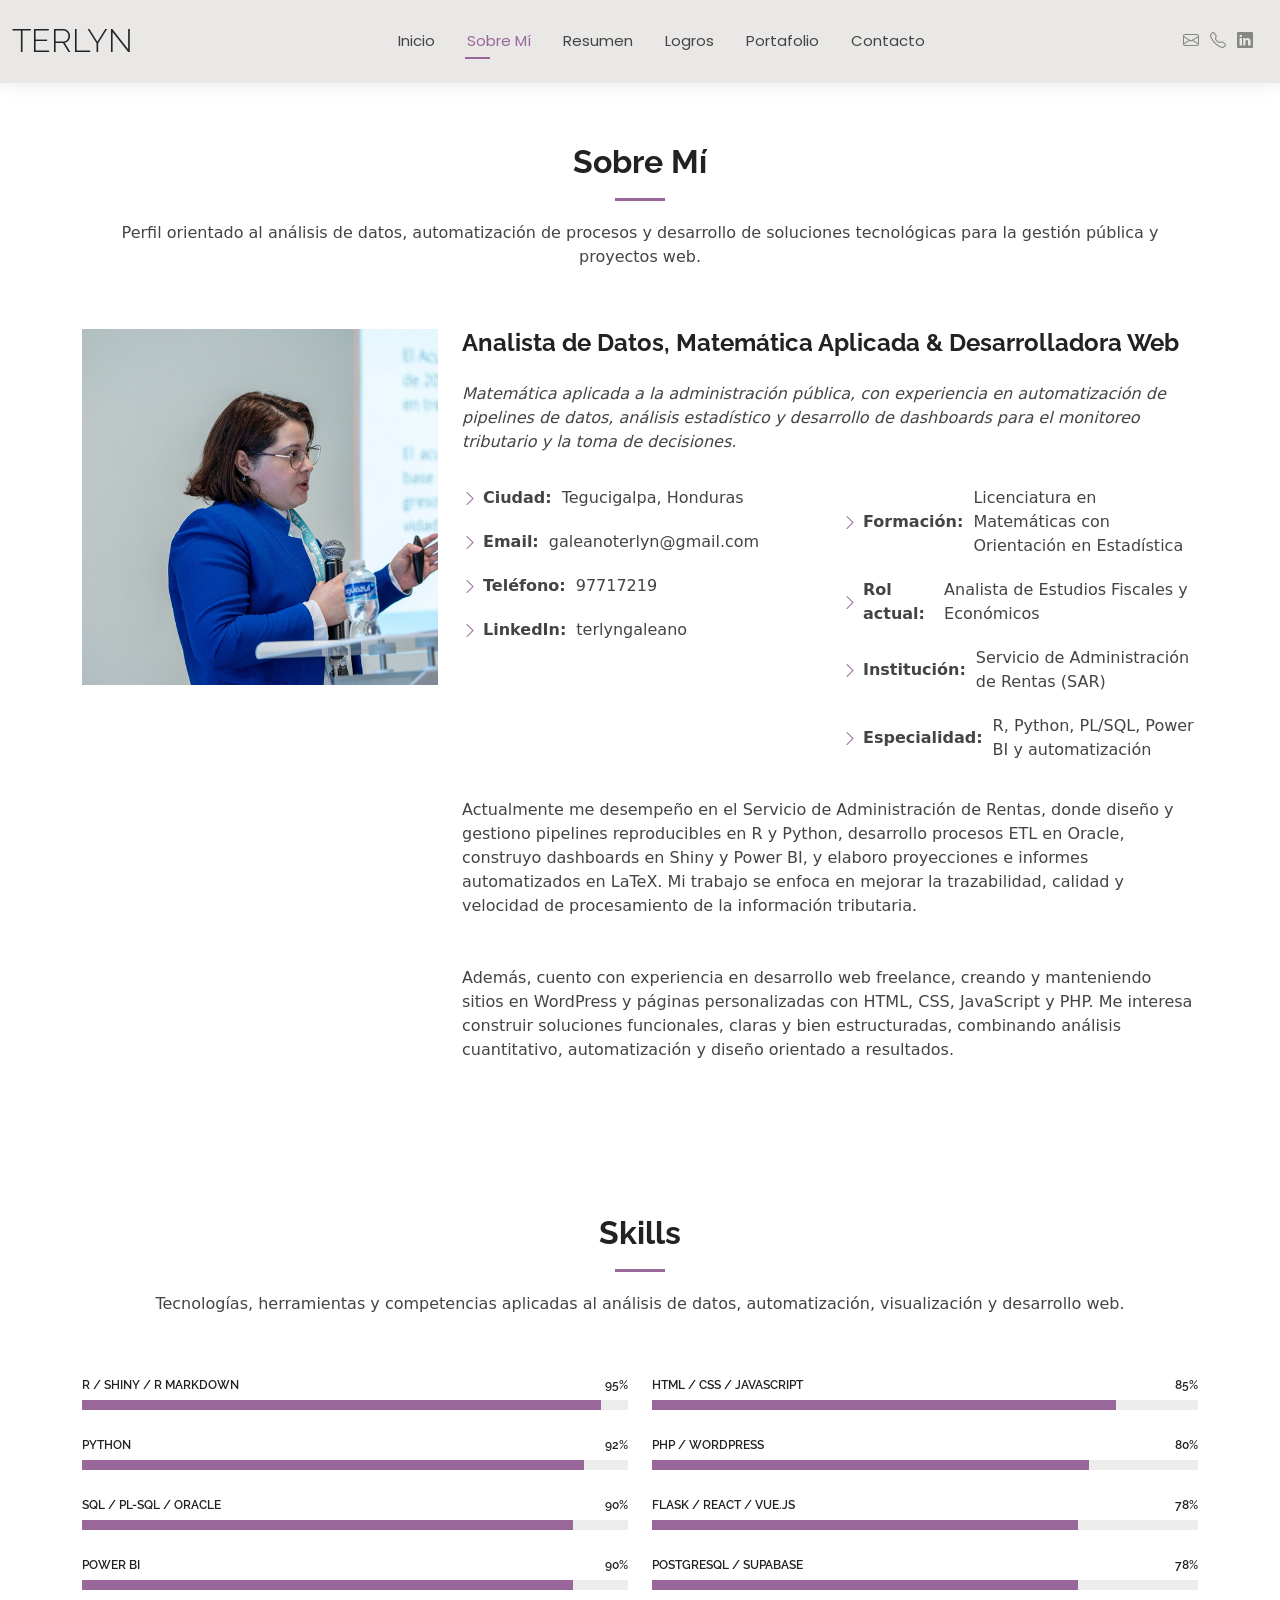
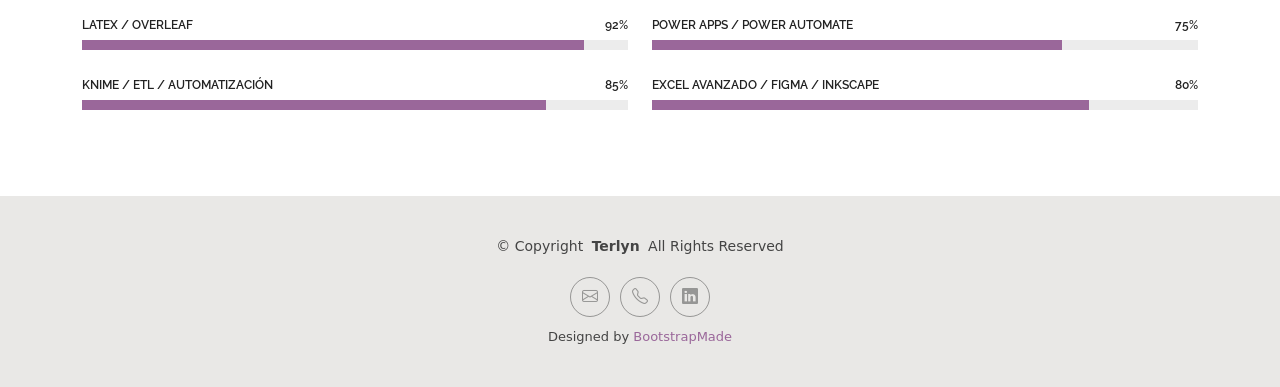
==== commit 9ae6a27b: "first commit" ====
--- a/about.html
+++ b/about.html
@@ -44,7 +44,7 @@
       <a href="index.html" class="logo d-flex align-items-center me-auto me-xl-0">
         <!-- Uncomment the line below if you also wish to use an image logo -->
         <!-- <img src="assets/img/logo.png" alt=""> -->
-        <h1 class="sitename">Kelly</h1>
+        <h1 class="sitename">Terlyn</h1>
       </a>
 
       <nav id="navmenu" class="navmenu">
@@ -60,10 +60,15 @@
       </nav>
 
       <div class="header-social-links">
-        <a href="#" class="twitter"><i class="bi bi-twitter-x"></i></a>
-        <a href="#" class="facebook"><i class="bi bi-facebook"></i></a>
-        <a href="#" class="instagram"><i class="bi bi-instagram"></i></a>
-        <a href="#" class="linkedin"><i class="bi bi-linkedin"></i></a>
+        <a href="mailto:galeanoterlyn@gmail.com" class="email" aria-label="Correo">
+          <i class="bi bi-envelope"></i>
+        </a>
+        <a href="tel:+50497717219" class="phone" aria-label="Teléfono">
+          <i class="bi bi-telephone"></i>
+        </a>
+        <a href="https://www.linkedin.com/in/terlyn-galeano/" target="_blank" class="linkedin" aria-label="LinkedIn">
+          <i class="bi bi-linkedin"></i>
+        </a>
       </div>
 
     </div>
@@ -247,13 +252,18 @@
 
     <div class="container">
       <div class="copyright text-center ">
-        <p>© <span>Copyright</span> <strong class="px-1 sitename">Kelly</strong> <span>All Rights Reserved<br></span></p>
+        <p>© <span>Copyright</span> <strong class="px-1 sitename">Terlyn</strong> <span>All Rights Reserved<br></span></p>
       </div>
       <div class="social-links d-flex justify-content-center">
-        <a href=""><i class="bi bi-twitter-x"></i></a>
-        <a href=""><i class="bi bi-facebook"></i></a>
-        <a href=""><i class="bi bi-instagram"></i></a>
-        <a href=""><i class="bi bi-linkedin"></i></a>
+        <a href="mailto:galeanoterlyn@gmail.com" class="email" aria-label="Correo">
+          <i class="bi bi-envelope"></i>
+        </a>
+        <a href="tel:+50497717219" class="phone" aria-label="Teléfono">
+          <i class="bi bi-telephone"></i>
+        </a>
+        <a href="https://www.linkedin.com/in/terlyn-galeano/" target="_blank" class="linkedin" aria-label="LinkedIn">
+          <i class="bi bi-linkedin"></i>
+        </a>
       </div>
       <div class="credits">
         <!-- All the links in the footer should remain intact. -->
--- a/assets/css/main.css
+++ b/assets/css/main.css
@@ -1420,4 +1420,24 @@
 --------------------------------------------------------------*/
 .starter-section {
   /* Add your styles here */
+}
+
+.hero-text-blur {
+  display: inline-block;
+  padding: 16px 24px;
+  border-radius: 18px;
+  background: rgba(0, 0, 0, 0.18); /* oscurece un poco */
+  backdrop-filter: blur(10px);
+  -webkit-backdrop-filter: blur(10px);
+  box-shadow: 0 8px 24px rgba(0, 0, 0, 0.15);
+}
+
+.hero-text-blur h2,
+.hero-text-blur p {
+  margin: 0;
+  color: #fff;
+}
+
+.hero-text-blur h2 {
+  margin-bottom: 8px;
 }
